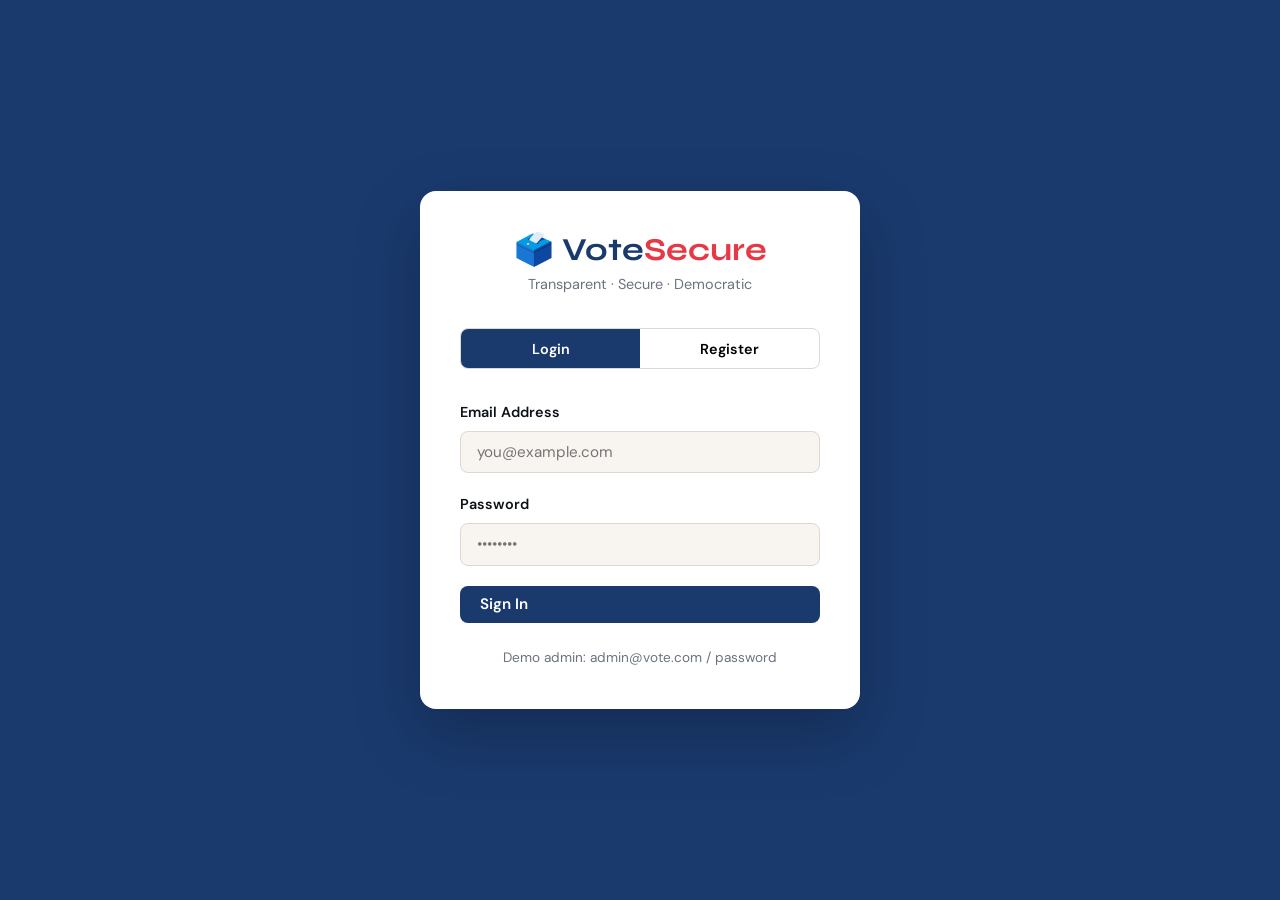
==== index.html @ bc80aeaf "first commit" ====
<!DOCTYPE html>
<html lang="en">
<head>
  <meta charset="UTF-8">
  <meta name="viewport" content="width=device-width, initial-scale=1.0">
  <title>VoteSecure — Login</title>
  <link rel="stylesheet" href="css/styles.css">
</head>
<body>
<div class="auth-wrap">
  <div class="auth-box">
    <div class="auth-logo">
      <h1>🗳️ Vote<span>Secure</span></h1>
      <p>Transparent · Secure · Democratic</p>
    </div>

    <div class="auth-tabs">
      <button class="auth-tab active" id="tab-login"    onclick="switchTab('login')">Login</button>
      <button class="auth-tab"        id="tab-register" onclick="switchTab('register')">Register</button>
    </div>

    <!-- Login Form -->
    <form id="login-form">
      <div class="form-group">
        <label>Email Address</label>
        <input type="email" class="form-control" id="login-email" placeholder="you@example.com" required>
      </div>
      <div class="form-group">
        <label>Password</label>
        <input type="password" class="form-control" id="login-pass" placeholder="••••••••" required>
      </div>
      <button type="submit" class="btn btn-primary" style="width:100%" id="login-btn">
        Sign In
      </button>
    </form>

    <!-- Register Form (hidden) -->
    <form id="register-form" style="display:none">
      <div class="form-group">
        <label>Full Name</label>
        <input type="text" class="form-control" id="reg-name" placeholder="John Doe" required>
      </div>
      <div class="form-group">
        <label>Email Address</label>
        <input type="email" class="form-control" id="reg-email" placeholder="you@example.com" required>
      </div>
      <div class="form-group">
        <label>Password</label>
        <input type="password" class="form-control" id="reg-pass" placeholder="Min 6 characters" required>
      </div>
      <button type="submit" class="btn btn-primary" style="width:100%" id="reg-btn">
        Create Account
      </button>
    </form>

    <p style="text-align:center;margin-top:1.5rem;font-size:.85rem;color:var(--muted)">
      Demo admin: admin@vote.com / password
    </p>
  </div>
</div>
<div id="toast-container"></div>
<script src="js/app.js"></script>
<script>
  // Redirect if already logged in
  getSession().then(sess => {
    if (sess.loggedIn) window.location.href = sess.role === 'admin' ? 'admin.html' : 'dashboard.html';
  });

  function switchTab(tab) {
    document.getElementById('login-form').style.display    = tab === 'login'    ? '' : 'none';
    document.getElementById('register-form').style.display = tab === 'register' ? '' : 'none';
    document.getElementById('tab-login').classList.toggle('active',    tab === 'login');
    document.getElementById('tab-register').classList.toggle('active', tab === 'register');
  }

  // Login
  document.getElementById('login-form').addEventListener('submit', async e => {
    e.preventDefault();
    const btn = document.getElementById('login-btn');
    btn.innerHTML = '<span class="spinner"></span> Signing in...';
    btn.disabled = true;
    const res = await api('php/auth.php', {
      action: 'login',
      email:    document.getElementById('login-email').value,
      password: document.getElementById('login-pass').value
    });
    btn.innerHTML = 'Sign In'; btn.disabled = false;
    if (res.success) {
      showToast('Welcome back, ' + res.name + '!', 'success');
      setTimeout(() => window.location.href = res.role === 'admin' ? 'admin.html' : 'dashboard.html', 800);
    } else {
      showToast(res.message, 'error');
    }
  });

  // Register
  document.getElementById('register-form').addEventListener('submit', async e => {
    e.preventDefault();
    const btn = document.getElementById('reg-btn');
    btn.innerHTML = '<span class="spinner"></span> Creating...';
    btn.disabled = true;
    const res = await api('php/auth.php', {
      action:    'register',
      full_name: document.getElementById('reg-name').value,
      email:     document.getElementById('reg-email').value,
      password:  document.getElementById('reg-pass').value
    });
    btn.innerHTML = 'Create Account'; btn.disabled = false;
    if (res.success) {
      showToast(res.message, 'success');
      switchTab('login');
    } else {
      showToast(res.message, 'error');
    }
  });
</script>
</body>
</html>
---- css/styles.css ----
/* ── Online Voting System — styles.css ──────────────────────── */
@import url('https://fonts.googleapis.com/css2?family=Syne:wght@400;600;700;800&family=DM+Sans:wght@300;400;500&display=swap');

:root {
  --ink:     #0d1117;
  --paper:   #f8f5f0;
  --primary: #1a3a6e;
  --accent:  #e63946;
  --gold:    #f4a261;
  --success: #2d6a4f;
  --warn:    #e76f51;
  --surface: #ffffff;
  --border:  #ddd8d0;
  --muted:   #6b7280;
  --shadow:  0 4px 24px rgba(13,17,23,.10);
  --radius:  12px;
  --font-head: 'Syne', sans-serif;
  --font-body: 'DM Sans', sans-serif;
}

*, *::before, *::after { box-sizing: border-box; margin: 0; padding: 0; }

body {
  font-family: var(--font-body);
  background:
    radial-gradient(1000px 500px at 20% -10%, rgba(26,58,110,.18), transparent 60%),
    radial-gradient(900px 450px at 90% 10%, rgba(230,57,70,.10), transparent 55%),
    var(--paper);
  color: var(--ink);
  min-height: 100vh;
  line-height: 1.6;
}

/* ── Typography ────────────────────────────────────────────── */
h1, h2, h3, h4 { font-family: var(--font-head); font-weight: 700; line-height: 1.2; }
h1 { font-size: clamp(2rem, 5vw, 3.5rem); }
h2 { font-size: clamp(1.4rem, 3vw, 2rem); }
h3 { font-size: 1.25rem; }

/* ── Navbar ────────────────────────────────────────────────── */
.navbar {
  background: var(--primary);
  padding: 1rem 2rem;
  display: flex;
  align-items: center;
  justify-content: space-between;
  position: sticky; top: 0; z-index: 100;
  box-shadow: 0 2px 12px rgba(0,0,0,.2);
}
.navbar .brand {
  font-family: var(--font-head);
  font-size: 1.5rem;
  font-weight: 800;
  color: #fff;
  text-decoration: none;
  display: flex;
  align-items: center;
  gap: .5rem;
}
.navbar .brand span { color: var(--gold); }
.nav-links { display: flex; gap: 1rem; align-items: center; }
.nav-links a {
  color: rgba(255,255,255,.85);
  text-decoration: none;
  font-weight: 500;
  padding: .4rem .8rem;
  border-radius: 6px;
  transition: background .2s, color .2s;
}
.nav-links a:hover, .nav-links a.active {
  background: rgba(255,255,255,.15);
  color: #fff;
}
.nav-links .btn-logout {
  background: var(--accent);
  color: #fff;
  padding: .4rem 1rem;
  border-radius: 6px;
  font-weight: 600;
  cursor: pointer;
  border: none;
  font-family: var(--font-body);
  font-size: .95rem;
  transition: opacity .2s;
}
.nav-links .btn-logout:hover { opacity: .85; }

/* ── Layout ─────────────────────────────────────────────────── */
.container { max-width: 1100px; margin: 0 auto; padding: 2rem 1.5rem; }
.page-header { margin-bottom: 2.5rem; }
.page-header p { color: var(--muted); margin-top: .5rem; font-size: 1.05rem; }

/* ── Cards ──────────────────────────────────────────────────── */
.card {
  background: var(--surface);
  border: 1px solid var(--border);
  border-radius: var(--radius);
  box-shadow: var(--shadow);
  padding: 1.75rem;
  transition: transform .2s, box-shadow .2s;
}
.card:hover { transform: translateY(-2px); box-shadow: 0 8px 32px rgba(13,17,23,.13); }

.card-grid {
  display: grid;
  grid-template-columns: repeat(auto-fill, minmax(300px, 1fr));
  gap: 1.5rem;
}

/* ── Motion / Animations ───────────────────────────────────────── */
@keyframes fadeUp {
  from { opacity: 0; transform: translateY(14px); }
  to   { opacity: 1; transform: translateY(0); }
}

@keyframes overlayIn {
  from { opacity: 0; }
  to   { opacity: 1; }
}

@keyframes selectPop {
  0%   { transform: scale(.98); }
  55%  { transform: scale(1.02); }
  100% { transform: scale(1); }
}

.election-card { animation: fadeUp .45s ease both; }
.candidate-card { animation: fadeUp .35s ease both; }
.candidate-card.selected { animation: selectPop .25s ease both; }
.result-row { animation: fadeUp .45s ease both; }

/* ── Stat Cards ─────────────────────────────────────────────── */
.stat-grid {
  display: grid;
  grid-template-columns: repeat(auto-fill, minmax(200px, 1fr));
  gap: 1.25rem;
  margin-bottom: 2.5rem;
}
.stat-card {
  background: var(--surface);
  border: 1px solid var(--border);
  border-radius: var(--radius);
  padding: 1.5rem;
  text-align: center;
  border-top: 4px solid var(--primary);
}
.stat-card .stat-value { font-size: 2.5rem; font-weight: 800; font-family: var(--font-head); color: var(--primary); }
.stat-card .stat-label { color: var(--muted); font-size: .9rem; margin-top: .25rem; }

/* ── Buttons ────────────────────────────────────────────────── */
.btn {
  display: inline-flex;
  align-items: center;
  gap: .4rem;
  padding: .55rem 1.25rem;
  border-radius: 8px;
  font-family: var(--font-body);
  font-size: .95rem;
  font-weight: 600;
  cursor: pointer;
  border: none;
  transition: all .2s;
  text-decoration: none;
}
.btn-primary   { background: var(--primary); color: #fff; }
.btn-primary:hover { background: #142d55; }
.btn-accent    { background: var(--accent); color: #fff; }
.btn-accent:hover  { background: #c1121f; }
.btn-success   { background: var(--success); color: #fff; }
.btn-success:hover { background: #1b4332; }
.btn-outline   { background: transparent; border: 2px solid var(--primary); color: var(--primary); }
.btn-outline:hover  { background: var(--primary); color: #fff; }
.btn-sm { padding: .35rem .85rem; font-size: .85rem; }
.btn-danger { background: #fee2e2; color: var(--accent); border: 1px solid #fca5a5; }
.btn-danger:hover { background: var(--accent); color: #fff; }
.btn:disabled { opacity: .5; cursor: not-allowed; }

/* ── Forms ──────────────────────────────────────────────────── */
.form-group { margin-bottom: 1.25rem; }
.form-group label { display: block; font-weight: 600; margin-bottom: .4rem; font-size: .9rem; }
.form-control {
  width: 100%;
  padding: .65rem 1rem;
  border: 1.5px solid var(--border);
  border-radius: 8px;
  font-family: var(--font-body);
  font-size: .95rem;
  background: var(--paper);
  transition: border-color .2s, box-shadow .2s;
}
.form-control:focus {
  outline: none;
  border-color: var(--primary);
  box-shadow: 0 0 0 3px rgba(26,58,110,.12);
}
textarea.form-control { resize: vertical; min-height: 90px; }

/* ── Badge / Status ─────────────────────────────────────────── */
.badge {
  display: inline-block;
  padding: .2rem .65rem;
  border-radius: 20px;
  font-size: .78rem;
  font-weight: 700;
  text-transform: uppercase;
  letter-spacing: .04em;
}
.badge-active   { background: #d1fae5; color: var(--success); }
.badge-upcoming { background: #dbeafe; color: #1d4ed8; }
.badge-closed   { background: #f3f4f6; color: var(--muted); }
.badge-admin    { background: #fef3c7; color: #92400e; }
.badge-voter    { background: #e0e7ff; color: #3730a3; }

/* ── Election card extras ───────────────────────────────────── */
.election-card .election-title {
  font-size: 1.15rem;
  font-family: var(--font-head);
  font-weight: 700;
  margin-bottom: .4rem;
}
.election-card .election-meta {
  font-size: .82rem;
  color: var(--muted);
  display: flex;
  flex-wrap: wrap;
  gap: .75rem;
  margin: .75rem 0;
}
.election-card .election-meta span { display: flex; align-items: center; gap: .25rem; }
.election-card .card-footer {
  display: flex;
  align-items: center;
  justify-content: space-between;
  margin-top: 1.25rem;
  padding-top: 1rem;
  border-top: 1px solid var(--border);
}

/* ── Candidate cards ────────────────────────────────────────── */
.candidate-card {
  border: 2.5px solid var(--border);
  border-radius: var(--radius);
  padding: 1.5rem;
  cursor: pointer;
  transition: all .2s;
  position: relative;
  background: var(--surface);
}
.candidate-card:hover  { border-color: var(--primary); transform: translateY(-2px); }
.candidate-card.selected {
  border-color: var(--success);
  background: #f0fdf4;
  box-shadow: 0 0 0 3px rgba(45,106,79,.2);
}
.candidate-card .check-mark {
  position: absolute;
  top: 1rem; right: 1rem;
  width: 26px; height: 26px;
  border-radius: 50%;
  background: var(--success);
  color: #fff;
  display: none;
  align-items: center;
  justify-content: center;
  font-size: .9rem;
}
.candidate-card.selected .check-mark { display: flex; }
.candidate-name { font-family: var(--font-head); font-weight: 700; font-size: 1.05rem; }
.candidate-party { color: var(--primary); font-size: .85rem; font-weight: 600; margin: .3rem 0; }
.candidate-bio { font-size: .88rem; color: var(--muted); }

/* ── Progress bars (results) ────────────────────────────────── */
.result-row { margin-bottom: 1.25rem; }
.result-header { display: flex; justify-content: space-between; margin-bottom: .4rem; font-weight: 600; }
.progress-bar { background: #e5e7eb; border-radius: 20px; overflow: hidden; height: 18px; }
.progress-fill {
  height: 100%;
  background: linear-gradient(90deg, var(--primary), #3b82f6);
  border-radius: 20px;
  transition: width 1s ease;
  will-change: width;
  min-width: 4px;
}
.result-row.winner .progress-fill { background: linear-gradient(90deg, var(--success), #34d399); }
.result-row.winner .result-header { color: var(--success); }

/* ── Table ──────────────────────────────────────────────────── */
.table-wrap { overflow-x: auto; }
table { width: 100%; border-collapse: collapse; font-size: .9rem; }
th, td { padding: .75rem 1rem; text-align: left; border-bottom: 1px solid var(--border); }
th { background: #f1f0eb; font-family: var(--font-head); font-weight: 700; font-size: .82rem; text-transform: uppercase; letter-spacing: .05em; }
tr:hover td { background: #fafaf7; }

/* ── Modal ──────────────────────────────────────────────────── */
.modal-overlay {
  position: fixed; inset: 0;
  background: rgba(13,17,23,.55);
  display: flex;
  align-items: center;
  justify-content: center;
  z-index: 200;
  padding: 1rem;
  animation: overlayIn .22s ease both;
}
.modal {
  background: var(--surface);
  border-radius: var(--radius);
  padding: 2rem;
  width: 100%;
  max-width: 520px;
  box-shadow: 0 20px 60px rgba(0,0,0,.25);
  animation: modalIn .25s ease;
}
@keyframes modalIn {
  from { transform: scale(.95) translateY(20px); opacity: 0; }
  to   { transform: scale(1)   translateY(0);    opacity: 1; }
}
.modal-header { display: flex; justify-content: space-between; align-items: center; margin-bottom: 1.5rem; }
.modal-close { background: none; border: none; font-size: 1.4rem; cursor: pointer; color: var(--muted); line-height: 1; }

/* ── Toast ──────────────────────────────────────────────────── */
#toast-container {
  position: fixed;
  bottom: 1.5rem; right: 1.5rem;
  z-index: 999;
  display: flex;
  flex-direction: column;
  gap: .5rem;
}
.toast {
  padding: .85rem 1.4rem;
  border-radius: 10px;
  color: #fff;
  font-weight: 500;
  font-size: .93rem;
  min-width: 240px;
  box-shadow: 0 4px 16px rgba(0,0,0,.2);
  animation: toastIn .3s ease;
  backdrop-filter: blur(6px);
  will-change: transform;
  transition: transform .15s ease;
}
@keyframes toastIn { from { transform: translateX(120%); opacity: 0; } to { transform: translateX(0); opacity: 1; } }
.toast-success { background: var(--success); }
.toast-error   { background: var(--accent); }
.toast-info    { background: var(--primary); }

.toast:hover { transform: translateY(-2px); }

/* ── Auth page ──────────────────────────────────────────────── */
.auth-wrap {
  min-height: 100vh;
  display: flex;
  align-items: center;
  justify-content: center;
  background: var(--primary);
  padding: 1rem;
}
.auth-box {
  background: var(--surface);
  border-radius: 16px;
  padding: 2.5rem;
  width: 100%;
  max-width: 440px;
  box-shadow: 0 24px 64px rgba(0,0,0,.25);
}
.auth-logo { text-align: center; margin-bottom: 2rem; }
.auth-logo h1 { font-size: 2rem; color: var(--primary); }
.auth-logo h1 span { color: var(--accent); }
.auth-logo p { color: var(--muted); font-size: .9rem; margin-top: .25rem; }
.auth-tabs { display: flex; margin-bottom: 2rem; border-radius: 8px; overflow: hidden; border: 1.5px solid var(--border); }
.auth-tab { flex: 1; padding: .65rem; text-align: center; cursor: pointer; font-weight: 600; font-size: .9rem; transition: all .2s; background: transparent; border: none; font-family: var(--font-body); }
.auth-tab.active { background: var(--primary); color: #fff; }

/* ── Hero ───────────────────────────────────────────────────── */
.hero {
  background: linear-gradient(135deg, var(--primary) 0%, #2563eb 100%);
  color: #fff;
  padding: 4rem 2rem;
  text-align: center;
}
.hero h1 { color: #fff; margin-bottom: 1rem; }
.hero p { font-size: 1.15rem; opacity: .9; max-width: 600px; margin: 0 auto 2rem; }

/* ── Tabs ───────────────────────────────────────────────────── */
.tab-bar { display: flex; gap: .5rem; border-bottom: 2px solid var(--border); margin-bottom: 2rem; }
.tab-btn { padding: .6rem 1.25rem; background: none; border: none; cursor: pointer; font-family: var(--font-body); font-weight: 600; color: var(--muted); border-bottom: 3px solid transparent; margin-bottom: -2px; transition: color .2s, border-color .2s; font-size: .95rem; }
.tab-btn.active { color: var(--primary); border-bottom-color: var(--primary); }

/* ── Responsive ─────────────────────────────────────────────── */
@media (max-width: 640px) {
  .navbar { padding: .75rem 1rem; }
  .nav-links a { display: none; }
  .container { padding: 1.5rem 1rem; }
  .stat-grid { grid-template-columns: 1fr 1fr; }
}

@media (prefers-reduced-motion: reduce) {
  *, *::before, *::after {
    animation-duration: 0.001ms !important;
    animation-iteration-count: 1 !important;
    transition-duration: 0.001ms !important;
    scroll-behavior: auto !important;
  }
}

/* ── Loading spinner ────────────────────────────────────────── */
.spinner {
  display: inline-block;
  width: 20px; height: 20px;
  border: 3px solid rgba(255,255,255,.3);
  border-top-color: #fff;
  border-radius: 50%;
  animation: spin .7s linear infinite;
  vertical-align: middle;
}
@keyframes spin { to { transform: rotate(360deg); } }
.empty-state { text-align: center; padding: 3rem 1rem; color: var(--muted); }
.empty-state .icon { font-size: 3rem; margin-bottom: 1rem; }
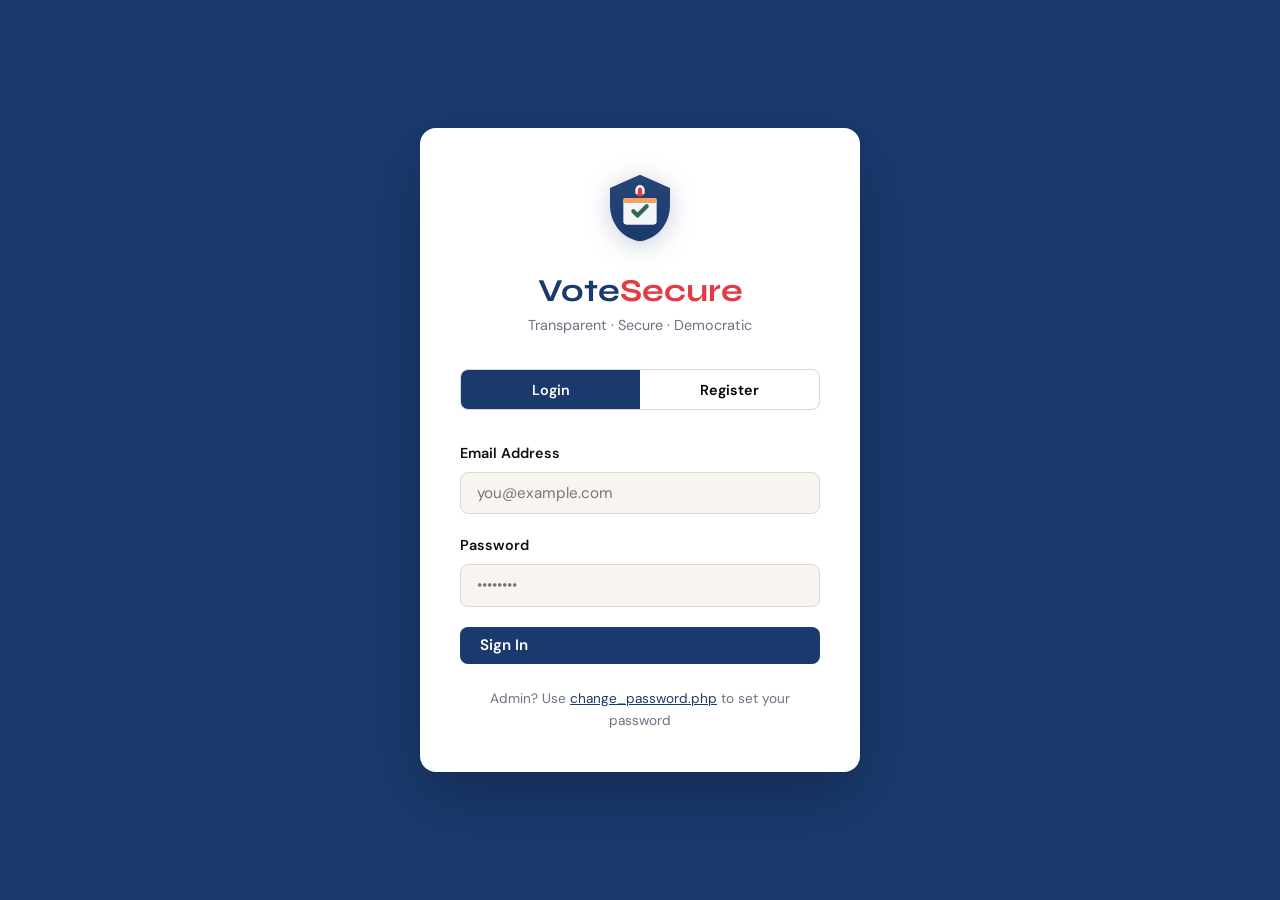
==== commit 30a3072f: "Add position-based voting, party system, Nepali localization, and password change feature" ====
--- a/index.html
+++ b/index.html
@@ -4,13 +4,15 @@
   <meta charset="UTF-8">
   <meta name="viewport" content="width=device-width, initial-scale=1.0">
   <title>VoteSecure — Login</title>
+  <link rel="icon" type="image/svg+xml" href="images/favicon.svg">
   <link rel="stylesheet" href="css/styles.css">
 </head>
 <body>
 <div class="auth-wrap">
   <div class="auth-box">
     <div class="auth-logo">
-      <h1>🗳️ Vote<span>Secure</span></h1>
+      <img src="images/logo.svg" alt="VoteSecure Logo" class="logo-img">
+      <h1>Vote<span>Secure</span></h1>
       <p>Transparent · Secure · Democratic</p>
     </div>
 
@@ -54,7 +56,7 @@
     </form>
 
     <p style="text-align:center;margin-top:1.5rem;font-size:.85rem;color:var(--muted)">
-      Demo admin: admin@vote.com / password
+      Admin? Use <a href="change_password.php" style="color:var(--primary)">change_password.php</a> to set your password
     </p>
   </div>
 </div>
--- a/css/styles.css
+++ b/css/styles.css
@@ -57,6 +57,18 @@
   align-items: center;
   gap: .5rem;
 }
+.navbar .brand .logo {
+  width: 36px;
+  height: 36px;
+  display: flex;
+  align-items: center;
+  justify-content: center;
+}
+.navbar .brand .logo img {
+  width: 100%;
+  height: 100%;
+  filter: drop-shadow(0 2px 4px rgba(0,0,0,.2));
+}
 .navbar .brand span { color: var(--gold); }
 .nav-links { display: flex; gap: 1rem; align-items: center; }
 .nav-links a {
@@ -122,6 +134,11 @@
   0%   { transform: scale(.98); }
   55%  { transform: scale(1.02); }
   100% { transform: scale(1); }
+}
+
+@keyframes slideIn {
+  from { opacity: 0; transform: translateY(10px); }
+  to   { opacity: 1; transform: translateY(0); }
 }
 
 .election-card { animation: fadeUp .45s ease both; }
@@ -365,6 +382,12 @@
   box-shadow: 0 24px 64px rgba(0,0,0,.25);
 }
 .auth-logo { text-align: center; margin-bottom: 2rem; }
+.auth-logo .logo-img {
+  width: 80px;
+  height: 80px;
+  margin: 0 auto 1rem;
+  filter: drop-shadow(0 4px 12px rgba(26,58,110,.25));
+}
 .auth-logo h1 { font-size: 2rem; color: var(--primary); }
 .auth-logo h1 span { color: var(--accent); }
 .auth-logo p { color: var(--muted); font-size: .9rem; margin-top: .25rem; }
@@ -388,11 +411,25 @@
 .tab-btn.active { color: var(--primary); border-bottom-color: var(--primary); }
 
 /* ── Responsive ─────────────────────────────────────────────── */
-@media (max-width: 640px) {
-  .navbar { padding: .75rem 1rem; }
-  .nav-links a { display: none; }
+@media (max-width: 768px) {
+  .navbar { padding: .75rem 1rem; flex-wrap: wrap; }
+  .nav-links { width: 100%; justify-content: space-between; margin-top: .5rem; }
+  .nav-links a:not(.btn-logout) { font-size: .85rem; padding: .3rem .6rem; }
   .container { padding: 1.5rem 1rem; }
   .stat-grid { grid-template-columns: 1fr 1fr; }
+  .card-grid { grid-template-columns: 1fr; }
+  .modal { padding: 1.5rem; }
+  .table-wrap { font-size: .85rem; }
+  th, td { padding: .5rem .75rem; }
+}
+
+@media (max-width: 480px) {
+  h1 { font-size: 1.75rem; }
+  h2 { font-size: 1.35rem; }
+  .navbar .brand { font-size: 1.2rem; }
+  .nav-links a:not(.btn-logout) { display: none; }
+  .stat-grid { grid-template-columns: 1fr; }
+  .auth-box { padding: 1.75rem; }
 }
 
 @media (prefers-reduced-motion: reduce) {
@@ -417,3 +454,61 @@
 @keyframes spin { to { transform: rotate(360deg); } }
 .empty-state { text-align: center; padding: 3rem 1rem; color: var(--muted); }
 .empty-state .icon { font-size: 3rem; margin-bottom: 1rem; }
+
+/* ── Winner highlight ───────────────────────────────────────── */
+.winner-badge {
+  background: #f0fdf4;
+  border: 1px solid #bbf7d0;
+  border-radius: 8px;
+  padding: .75rem 1rem;
+  margin-bottom: 1rem;
+}
+.winner-badge .winner-label {
+  font-size: .75rem;
+  text-transform: uppercase;
+  font-weight: 700;
+  color: var(--success);
+  letter-spacing: .05em;
+}
+.winner-badge .winner-name {
+  font-weight: 700;
+  font-size: 1.1rem;
+  margin: .25rem 0;
+}
+.winner-badge .winner-meta {
+  font-size: .85rem;
+  color: var(--muted);
+}
+
+/* ── Voted indicator ────────────────────────────────────────── */
+.voted-indicator {
+  background: #f0fdf4;
+  border: 1px solid #bbf7d0;
+  border-radius: 8px;
+  padding: 1rem;
+  text-align: center;
+  margin: .75rem 0;
+}
+
+/* ── Position section ───────────────────────────────────────── */
+.position-section {
+  grid-column: 1 / -1;
+  margin-top: 1.5rem;
+  border-top: 1px solid #e5e7eb;
+  padding-top: 1rem;
+}
+.position-section h4 {
+  margin-bottom: .75rem;
+  color: var(--primary);
+}
+.position-candidates {
+  display: grid;
+  grid-template-columns: 1fr 1fr;
+  gap: .75rem;
+}
+
+@media (max-width: 640px) {
+  .position-candidates {
+    grid-template-columns: 1fr;
+  }
+}
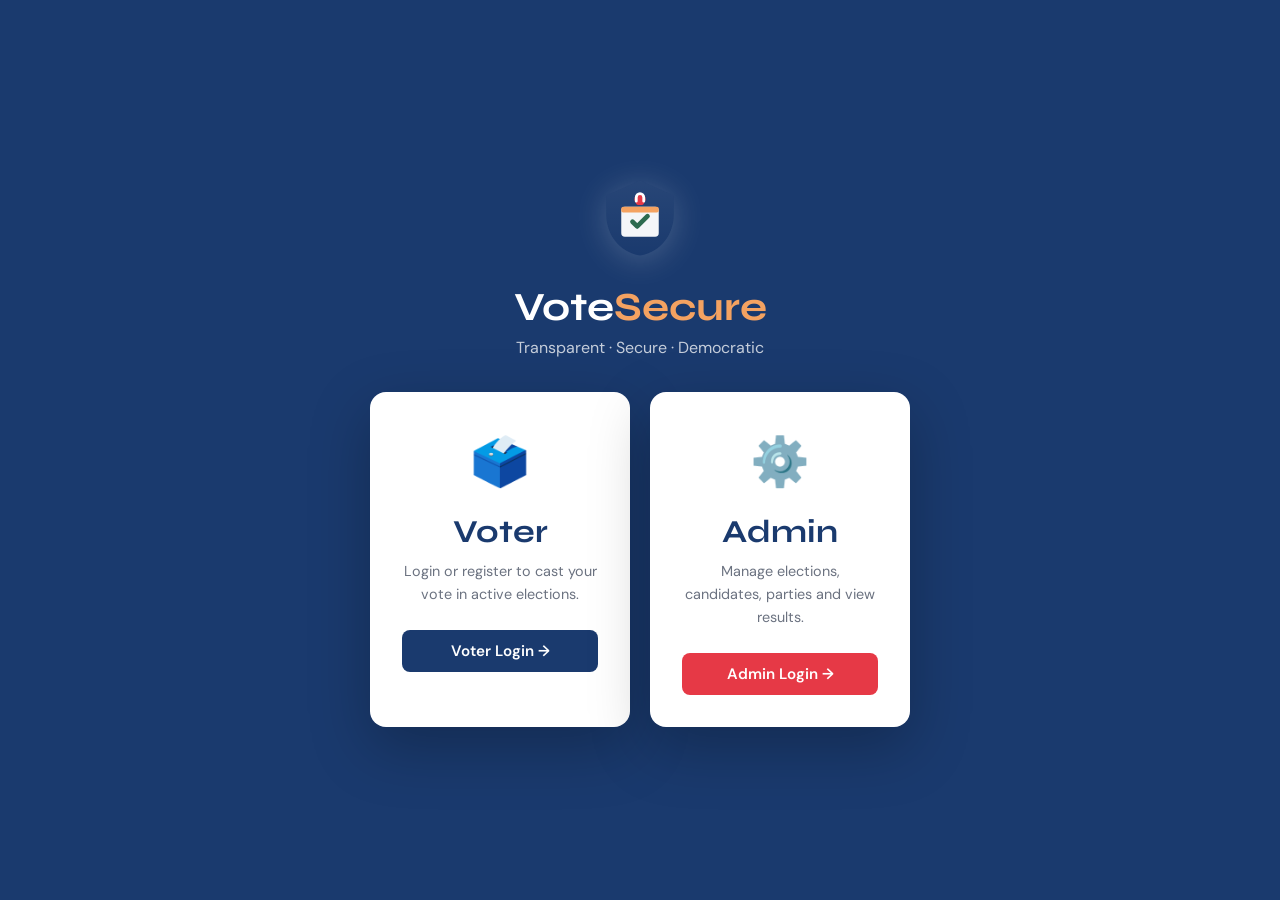
==== commit d9cf6e66: "Add separate admin and voter login pages with landing page" ====
--- a/index.html
+++ b/index.html
@@ -3,117 +3,43 @@
 <head>
   <meta charset="UTF-8">
   <meta name="viewport" content="width=device-width, initial-scale=1.0">
-  <title>VoteSecure — Login</title>
+  <title>VoteSecure — Welcome</title>
   <link rel="icon" type="image/svg+xml" href="images/favicon.svg">
   <link rel="stylesheet" href="css/styles.css">
 </head>
 <body>
-<div class="auth-wrap">
-  <div class="auth-box">
-    <div class="auth-logo">
-      <img src="images/logo.svg" alt="VoteSecure Logo" class="logo-img">
-      <h1>Vote<span>Secure</span></h1>
-      <p>Transparent · Secure · Democratic</p>
+<div class="auth-wrap" style="flex-direction:column;gap:2rem">
+  <div style="text-align:center">
+    <img src="images/logo.svg" alt="VoteSecure Logo" style="width:90px;height:90px;filter:drop-shadow(0 4px 16px rgba(255,255,255,.2))">
+    <h1 style="color:#fff;font-family:var(--font-head);font-size:2.5rem;margin:.75rem 0 .25rem">Vote<span style="color:var(--gold)">Secure</span></h1>
+    <p style="color:rgba(255,255,255,.75);font-size:1rem">Transparent · Secure · Democratic</p>
+  </div>
+
+  <div style="display:flex;gap:1.25rem;flex-wrap:wrap;justify-content:center">
+
+    <!-- Voter Card -->
+    <div style="background:#fff;border-radius:16px;padding:2rem;width:260px;text-align:center;box-shadow:0 20px 60px rgba(0,0,0,.25)">
+      <div style="font-size:3rem;margin-bottom:.75rem">🗳️</div>
+      <h2 style="font-family:var(--font-head);color:var(--primary);margin-bottom:.5rem">Voter</h2>
+      <p style="color:var(--muted);font-size:.9rem;margin-bottom:1.5rem">Login or register to cast your vote in active elections.</p>
+      <a href="login.html" class="btn btn-primary" style="width:100%;justify-content:center">Voter Login →</a>
     </div>
 
-    <div class="auth-tabs">
-      <button class="auth-tab active" id="tab-login"    onclick="switchTab('login')">Login</button>
-      <button class="auth-tab"        id="tab-register" onclick="switchTab('register')">Register</button>
+    <!-- Admin Card -->
+    <div style="background:#fff;border-radius:16px;padding:2rem;width:260px;text-align:center;box-shadow:0 20px 60px rgba(0,0,0,.25)">
+      <div style="font-size:3rem;margin-bottom:.75rem">⚙️</div>
+      <h2 style="font-family:var(--font-head);color:var(--primary);margin-bottom:.5rem">Admin</h2>
+      <p style="color:var(--muted);font-size:.9rem;margin-bottom:1.5rem">Manage elections, candidates, parties and view results.</p>
+      <a href="admin-login.html" class="btn btn-accent" style="width:100%;justify-content:center">Admin Login →</a>
     </div>
 
-    <!-- Login Form -->
-    <form id="login-form">
-      <div class="form-group">
-        <label>Email Address</label>
-        <input type="email" class="form-control" id="login-email" placeholder="you@example.com" required>
-      </div>
-      <div class="form-group">
-        <label>Password</label>
-        <input type="password" class="form-control" id="login-pass" placeholder="••••••••" required>
-      </div>
-      <button type="submit" class="btn btn-primary" style="width:100%" id="login-btn">
-        Sign In
-      </button>
-    </form>
-
-    <!-- Register Form (hidden) -->
-    <form id="register-form" style="display:none">
-      <div class="form-group">
-        <label>Full Name</label>
-        <input type="text" class="form-control" id="reg-name" placeholder="John Doe" required>
-      </div>
-      <div class="form-group">
-        <label>Email Address</label>
-        <input type="email" class="form-control" id="reg-email" placeholder="you@example.com" required>
-      </div>
-      <div class="form-group">
-        <label>Password</label>
-        <input type="password" class="form-control" id="reg-pass" placeholder="Min 6 characters" required>
-      </div>
-      <button type="submit" class="btn btn-primary" style="width:100%" id="reg-btn">
-        Create Account
-      </button>
-    </form>
-
-    <p style="text-align:center;margin-top:1.5rem;font-size:.85rem;color:var(--muted)">
-      Admin? Use <a href="change_password.php" style="color:var(--primary)">change_password.php</a> to set your password
-    </p>
   </div>
 </div>
 <div id="toast-container"></div>
 <script src="js/app.js"></script>
 <script>
-  // Redirect if already logged in
   getSession().then(sess => {
     if (sess.loggedIn) window.location.href = sess.role === 'admin' ? 'admin.html' : 'dashboard.html';
-  });
-
-  function switchTab(tab) {
-    document.getElementById('login-form').style.display    = tab === 'login'    ? '' : 'none';
-    document.getElementById('register-form').style.display = tab === 'register' ? '' : 'none';
-    document.getElementById('tab-login').classList.toggle('active',    tab === 'login');
-    document.getElementById('tab-register').classList.toggle('active', tab === 'register');
-  }
-
-  // Login
-  document.getElementById('login-form').addEventListener('submit', async e => {
-    e.preventDefault();
-    const btn = document.getElementById('login-btn');
-    btn.innerHTML = '<span class="spinner"></span> Signing in...';
-    btn.disabled = true;
-    const res = await api('php/auth.php', {
-      action: 'login',
-      email:    document.getElementById('login-email').value,
-      password: document.getElementById('login-pass').value
-    });
-    btn.innerHTML = 'Sign In'; btn.disabled = false;
-    if (res.success) {
-      showToast('Welcome back, ' + res.name + '!', 'success');
-      setTimeout(() => window.location.href = res.role === 'admin' ? 'admin.html' : 'dashboard.html', 800);
-    } else {
-      showToast(res.message, 'error');
-    }
-  });
-
-  // Register
-  document.getElementById('register-form').addEventListener('submit', async e => {
-    e.preventDefault();
-    const btn = document.getElementById('reg-btn');
-    btn.innerHTML = '<span class="spinner"></span> Creating...';
-    btn.disabled = true;
-    const res = await api('php/auth.php', {
-      action:    'register',
-      full_name: document.getElementById('reg-name').value,
-      email:     document.getElementById('reg-email').value,
-      password:  document.getElementById('reg-pass').value
-    });
-    btn.innerHTML = 'Create Account'; btn.disabled = false;
-    if (res.success) {
-      showToast(res.message, 'success');
-      switchTab('login');
-    } else {
-      showToast(res.message, 'error');
-    }
   });
 </script>
 </body>
--- a/css/styles.css
+++ b/css/styles.css
@@ -512,3 +512,33 @@
     grid-template-columns: 1fr;
   }
 }
+
+/* ── Custom Scrollbar ───────────────────────────────────────── */
+#candidates-grid::-webkit-scrollbar {
+  width: 10px;
+}
+#candidates-grid::-webkit-scrollbar-track {
+  background: #f1f1f1;
+  border-radius: 10px;
+  margin: 4px 0;
+}
+#candidates-grid::-webkit-scrollbar-thumb {
+  background: var(--primary);
+  border-radius: 10px;
+  border: 2px solid #f1f1f1;
+}
+#candidates-grid::-webkit-scrollbar-thumb:hover {
+  background: #142d55;
+}
+/* Firefox scrollbar */
+#candidates-grid {
+  scrollbar-width: thin;
+  scrollbar-color: var(--primary) #f1f1f1;
+  scroll-behavior: smooth;
+}
+
+/* Ensure position sections don't break */
+.position-section {
+  page-break-inside: avoid;
+  break-inside: avoid;
+}
